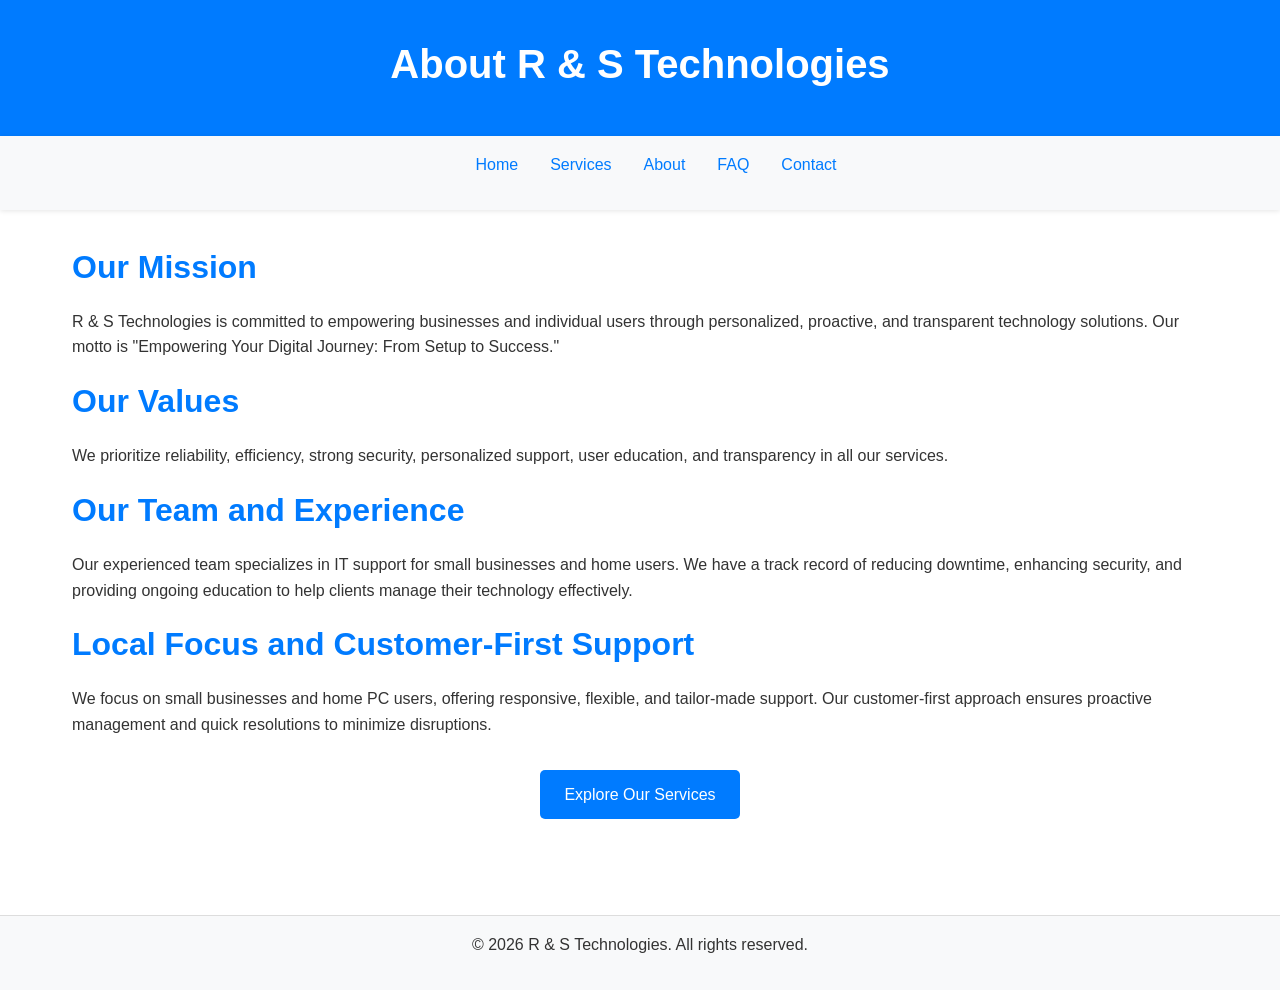
==== about.html @ 9396429b "Add files via upload" ====
<!DOCTYPE html>
<html lang="en">
<head>
    <meta charset="UTF-8">
    <meta name="viewport" content="width=device-width, initial-scale=1.0">
    <title>About Us - R & S Technologies</title>
    <link rel="stylesheet" href="styles.css">
</head>
<body>
    <header>
        <h1>About R & S Technologies</h1>
    </header>
    <nav>
        <ul>
            <li><a href="index.html">Home</a></li>
            <li><a href="services.html">Services</a></li>
            <li><a href="about.html">About</a></li>
            <li><a href="faq.html">FAQ</a></li>
            <li><a href="contact.html">Contact</a></li>
        </ul>
    </nav>
    <main>
        <section>
            <h2>Our Mission</h2>
            <p>R & S Technologies is committed to empowering businesses and individual users through personalized, proactive, and transparent technology solutions. Our motto is "Empowering Your Digital Journey: From Setup to Success."</p>
            <h2>Our Values</h2>
            <p>We prioritize reliability, efficiency, strong security, personalized support, user education, and transparency in all our services.</p>
            <h2>Our Team and Experience</h2>
            <p>Our experienced team specializes in IT support for small businesses and home users. We have a track record of reducing downtime, enhancing security, and providing ongoing education to help clients manage their technology effectively.</p>
            <h2>Local Focus and Customer-First Support</h2>
            <p>We focus on small businesses and home PC users, offering responsive, flexible, and tailor-made support. Our customer-first approach ensures proactive management and quick resolutions to minimize disruptions.</p>
        </section>
        <section class="cta">
            <a href="services.html">Explore Our Services</a>
        </section>
    </main>
    <footer>
        <p>&copy; 2026 R & S Technologies. All rights reserved.</p>
    </footer>
</body>
</html>
---- styles.css ----
/* Modern Responsive Styles for R & S Technologies Website */

:root {
  --primary-color: #007bff;
  --secondary-color: #f8f9fa;
  --text-color: #333;
  --light-text: #666;
  --white: #fff;
  --shadow: 0 2px 10px rgba(0,0,0,0.1);
}

* {
  margin: 0;
  padding: 0;
  box-sizing: border-box;
}

body {
  font-family: 'Segoe UI', Tahoma, Geneva, Verdana, sans-serif;
  line-height: 1.6;
  color: var(--text-color);
  background-color: var(--white);
}

header {
  background-color: var(--primary-color);
  color: var(--white);
  padding: 2rem 0;
  text-align: center;
  box-shadow: var(--shadow);
}

header h1 {
  font-size: 2.5rem;
  margin-bottom: 0.5rem;
}

nav {
  background-color: var(--secondary-color);
  padding: 1rem 0;
  box-shadow: 0 1px 5px rgba(0,0,0,0.1);
}

nav ul {
  list-style: none;
  display: flex;
  justify-content: center;
  flex-wrap: wrap;
}

nav li {
  margin: 0 1rem;
}

nav a {
  text-decoration: none;
  color: var(--primary-color);
  font-weight: 500;
  transition: color 0.3s ease;
}

nav a:hover {
  color: #0056b3;
}

main {
  max-width: 1200px;
  margin: 0 auto;
  padding: 2rem;
}

section {
  margin-bottom: 2rem;
}

h2 {
  color: var(--primary-color);
  margin-bottom: 1rem;
  font-size: 2rem;
}

h3 {
  margin-bottom: 0.5rem;
  font-size: 1.5rem;
}

p {
  margin-bottom: 1rem;
}

ul {
  margin-bottom: 1rem;
  padding-left: 2rem;
}

.service, .faq {
  background-color: var(--secondary-color);
  padding: 1.5rem;
  margin-bottom: 1rem;
  border-radius: 8px;
  box-shadow: var(--shadow);
}

.cta {
  text-align: center;
  margin: 2rem 0;
}

.cta a {
  display: inline-block;
  background-color: var(--primary-color);
  color: var(--white);
  padding: 0.75rem 1.5rem;
  text-decoration: none;
  border-radius: 5px;
  transition: background-color 0.3s ease;
}

.cta a:hover {
  background-color: #0056b3;
}

form {
  display: flex;
  flex-direction: column;
  max-width: 500px;
  margin: 0 auto;
}

input, textarea {
  margin-bottom: 1rem;
  padding: 0.75rem;
  border: 1px solid #ddd;
  border-radius: 4px;
  font-size: 1rem;
}

button {
  padding: 0.75rem;
  background-color: var(--primary-color);
  color: var(--white);
  border: none;
  border-radius: 4px;
  cursor: pointer;
  font-size: 1rem;
  transition: background-color 0.3s ease;
}

button:hover {
  background-color: #0056b3;
}

footer {
  background-color: var(--secondary-color);
  text-align: center;
  padding: 1rem 0;
  margin-top: 2rem;
  border-top: 1px solid #ddd;
}

/* Responsive Design */
@media (max-width: 768px) {
  header h1 {
    font-size: 2rem;
  }

  nav ul {
    flex-direction: column;
    align-items: center;
  }

  nav li {
    margin: 0.5rem 0;
  }

  main {
    padding: 1rem;
  }

  .service, .faq {
    padding: 1rem;
  }
}

@media (max-width: 480px) {
  header h1 {
    font-size: 1.8rem;
  }

  h2 {
    font-size: 1.8rem;
  }

  h3 {
    font-size: 1.4rem;
  }
}
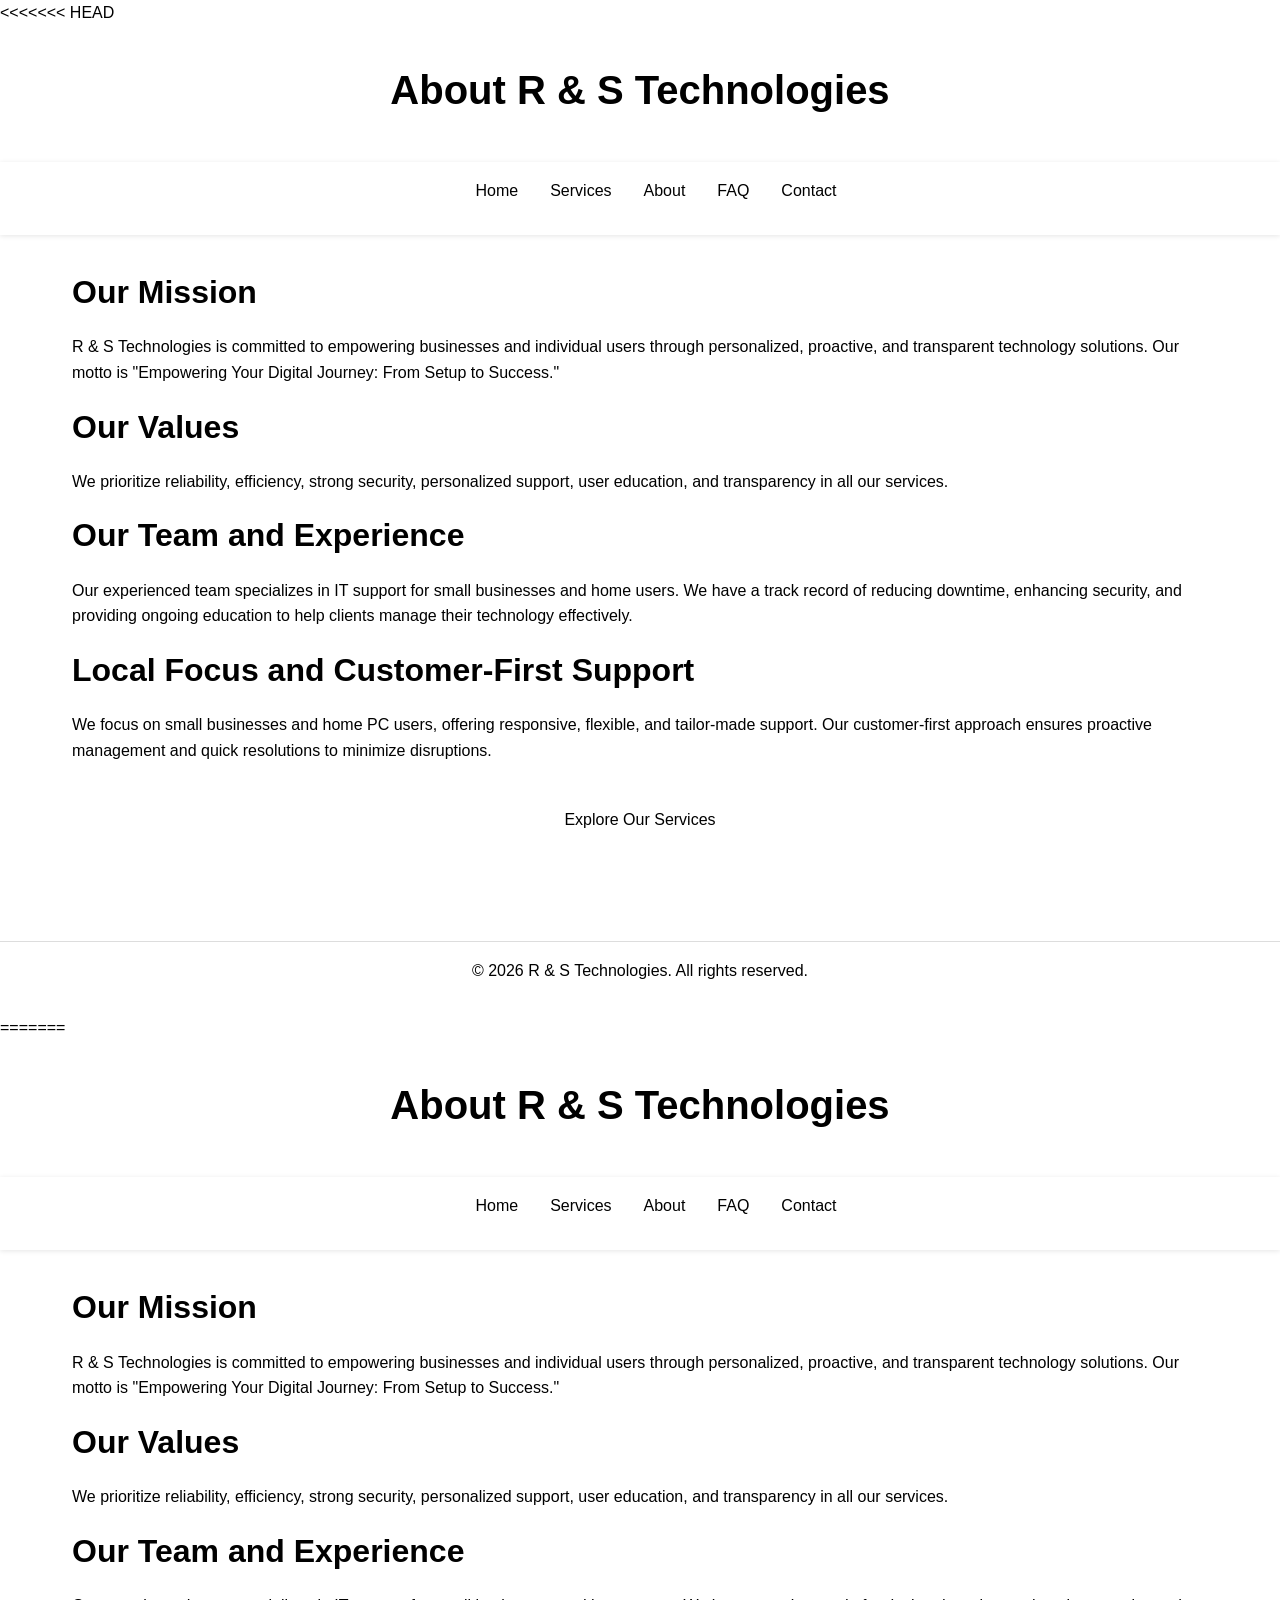
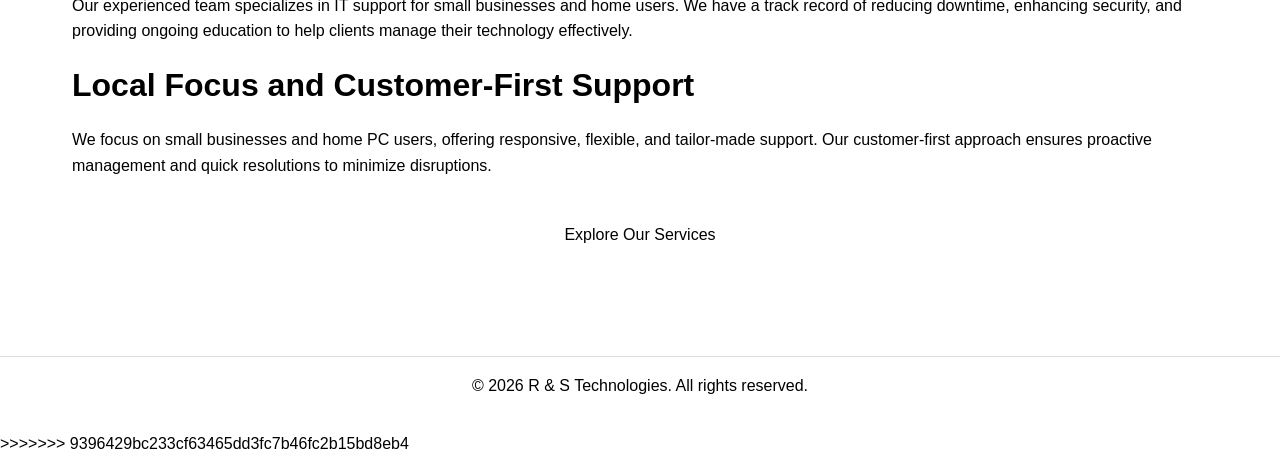
==== commit 9987a004: "resolve merge conflicts and keep local website files" ====
--- a/about.html
+++ b/about.html
@@ -1,41 +1,84 @@
-<!DOCTYPE html>
-<html lang="en">
-<head>
-    <meta charset="UTF-8">
-    <meta name="viewport" content="width=device-width, initial-scale=1.0">
-    <title>About Us - R & S Technologies</title>
-    <link rel="stylesheet" href="styles.css">
-</head>
-<body>
-    <header>
-        <h1>About R & S Technologies</h1>
-    </header>
-    <nav>
-        <ul>
-            <li><a href="index.html">Home</a></li>
-            <li><a href="services.html">Services</a></li>
-            <li><a href="about.html">About</a></li>
-            <li><a href="faq.html">FAQ</a></li>
-            <li><a href="contact.html">Contact</a></li>
-        </ul>
-    </nav>
-    <main>
-        <section>
-            <h2>Our Mission</h2>
-            <p>R & S Technologies is committed to empowering businesses and individual users through personalized, proactive, and transparent technology solutions. Our motto is "Empowering Your Digital Journey: From Setup to Success."</p>
-            <h2>Our Values</h2>
-            <p>We prioritize reliability, efficiency, strong security, personalized support, user education, and transparency in all our services.</p>
-            <h2>Our Team and Experience</h2>
-            <p>Our experienced team specializes in IT support for small businesses and home users. We have a track record of reducing downtime, enhancing security, and providing ongoing education to help clients manage their technology effectively.</p>
-            <h2>Local Focus and Customer-First Support</h2>
-            <p>We focus on small businesses and home PC users, offering responsive, flexible, and tailor-made support. Our customer-first approach ensures proactive management and quick resolutions to minimize disruptions.</p>
-        </section>
-        <section class="cta">
-            <a href="services.html">Explore Our Services</a>
-        </section>
-    </main>
-    <footer>
-        <p>&copy; 2026 R & S Technologies. All rights reserved.</p>
-    </footer>
-</body>
+<<<<<<< HEAD
+<!DOCTYPE html>
+<html lang="en">
+<head>
+    <meta charset="UTF-8">
+    <meta name="viewport" content="width=device-width, initial-scale=1.0">
+    <title>About Us - R & S Technologies</title>
+    <link rel="stylesheet" href="styles.css">
+</head>
+<body>
+    <header>
+        <h1>About R & S Technologies</h1>
+    </header>
+    <nav>
+        <ul>
+            <li><a href="index.html">Home</a></li>
+            <li><a href="services.html">Services</a></li>
+            <li><a href="about.html">About</a></li>
+            <li><a href="faq.html">FAQ</a></li>
+            <li><a href="contact.html">Contact</a></li>
+        </ul>
+    </nav>
+    <main>
+        <section>
+            <h2>Our Mission</h2>
+            <p>R & S Technologies is committed to empowering businesses and individual users through personalized, proactive, and transparent technology solutions. Our motto is "Empowering Your Digital Journey: From Setup to Success."</p>
+            <h2>Our Values</h2>
+            <p>We prioritize reliability, efficiency, strong security, personalized support, user education, and transparency in all our services.</p>
+            <h2>Our Team and Experience</h2>
+            <p>Our experienced team specializes in IT support for small businesses and home users. We have a track record of reducing downtime, enhancing security, and providing ongoing education to help clients manage their technology effectively.</p>
+            <h2>Local Focus and Customer-First Support</h2>
+            <p>We focus on small businesses and home PC users, offering responsive, flexible, and tailor-made support. Our customer-first approach ensures proactive management and quick resolutions to minimize disruptions.</p>
+        </section>
+        <section class="cta">
+            <a href="services.html">Explore Our Services</a>
+        </section>
+    </main>
+    <footer>
+        <p>&copy; 2026 R & S Technologies. All rights reserved.</p>
+    </footer>
+</body>
+=======
+<!DOCTYPE html>
+<html lang="en">
+<head>
+    <meta charset="UTF-8">
+    <meta name="viewport" content="width=device-width, initial-scale=1.0">
+    <title>About Us - R & S Technologies</title>
+    <link rel="stylesheet" href="styles.css">
+</head>
+<body>
+    <header>
+        <h1>About R & S Technologies</h1>
+    </header>
+    <nav>
+        <ul>
+            <li><a href="index.html">Home</a></li>
+            <li><a href="services.html">Services</a></li>
+            <li><a href="about.html">About</a></li>
+            <li><a href="faq.html">FAQ</a></li>
+            <li><a href="contact.html">Contact</a></li>
+        </ul>
+    </nav>
+    <main>
+        <section>
+            <h2>Our Mission</h2>
+            <p>R & S Technologies is committed to empowering businesses and individual users through personalized, proactive, and transparent technology solutions. Our motto is "Empowering Your Digital Journey: From Setup to Success."</p>
+            <h2>Our Values</h2>
+            <p>We prioritize reliability, efficiency, strong security, personalized support, user education, and transparency in all our services.</p>
+            <h2>Our Team and Experience</h2>
+            <p>Our experienced team specializes in IT support for small businesses and home users. We have a track record of reducing downtime, enhancing security, and providing ongoing education to help clients manage their technology effectively.</p>
+            <h2>Local Focus and Customer-First Support</h2>
+            <p>We focus on small businesses and home PC users, offering responsive, flexible, and tailor-made support. Our customer-first approach ensures proactive management and quick resolutions to minimize disruptions.</p>
+        </section>
+        <section class="cta">
+            <a href="services.html">Explore Our Services</a>
+        </section>
+    </main>
+    <footer>
+        <p>&copy; 2026 R & S Technologies. All rights reserved.</p>
+    </footer>
+</body>
+>>>>>>> 9396429bc233cf63465dd3fc7b46fc2b15bd8eb4
 </html>
--- a/styles.css
+++ b/styles.css
@@ -1,197 +1,396 @@
-/* Modern Responsive Styles for R & S Technologies Website */
-
-:root {
-  --primary-color: #007bff;
-  --secondary-color: #f8f9fa;
-  --text-color: #333;
-  --light-text: #666;
-  --white: #fff;
-  --shadow: 0 2px 10px rgba(0,0,0,0.1);
-}
-
-* {
-  margin: 0;
-  padding: 0;
-  box-sizing: border-box;
-}
-
-body {
-  font-family: 'Segoe UI', Tahoma, Geneva, Verdana, sans-serif;
-  line-height: 1.6;
-  color: var(--text-color);
-  background-color: var(--white);
-}
-
-header {
-  background-color: var(--primary-color);
-  color: var(--white);
-  padding: 2rem 0;
-  text-align: center;
-  box-shadow: var(--shadow);
-}
-
-header h1 {
-  font-size: 2.5rem;
-  margin-bottom: 0.5rem;
-}
-
-nav {
-  background-color: var(--secondary-color);
-  padding: 1rem 0;
-  box-shadow: 0 1px 5px rgba(0,0,0,0.1);
-}
-
-nav ul {
-  list-style: none;
-  display: flex;
-  justify-content: center;
-  flex-wrap: wrap;
-}
-
-nav li {
-  margin: 0 1rem;
-}
-
-nav a {
-  text-decoration: none;
-  color: var(--primary-color);
-  font-weight: 500;
-  transition: color 0.3s ease;
-}
-
-nav a:hover {
-  color: #0056b3;
-}
-
-main {
-  max-width: 1200px;
-  margin: 0 auto;
-  padding: 2rem;
-}
-
-section {
-  margin-bottom: 2rem;
-}
-
-h2 {
-  color: var(--primary-color);
-  margin-bottom: 1rem;
-  font-size: 2rem;
-}
-
-h3 {
-  margin-bottom: 0.5rem;
-  font-size: 1.5rem;
-}
-
-p {
-  margin-bottom: 1rem;
-}
-
-ul {
-  margin-bottom: 1rem;
-  padding-left: 2rem;
-}
-
-.service, .faq {
-  background-color: var(--secondary-color);
-  padding: 1.5rem;
-  margin-bottom: 1rem;
-  border-radius: 8px;
-  box-shadow: var(--shadow);
-}
-
-.cta {
-  text-align: center;
-  margin: 2rem 0;
-}
-
-.cta a {
-  display: inline-block;
-  background-color: var(--primary-color);
-  color: var(--white);
-  padding: 0.75rem 1.5rem;
-  text-decoration: none;
-  border-radius: 5px;
-  transition: background-color 0.3s ease;
-}
-
-.cta a:hover {
-  background-color: #0056b3;
-}
-
-form {
-  display: flex;
-  flex-direction: column;
-  max-width: 500px;
-  margin: 0 auto;
-}
-
-input, textarea {
-  margin-bottom: 1rem;
-  padding: 0.75rem;
-  border: 1px solid #ddd;
-  border-radius: 4px;
-  font-size: 1rem;
-}
-
-button {
-  padding: 0.75rem;
-  background-color: var(--primary-color);
-  color: var(--white);
-  border: none;
-  border-radius: 4px;
-  cursor: pointer;
-  font-size: 1rem;
-  transition: background-color 0.3s ease;
-}
-
-button:hover {
-  background-color: #0056b3;
-}
-
-footer {
-  background-color: var(--secondary-color);
-  text-align: center;
-  padding: 1rem 0;
-  margin-top: 2rem;
-  border-top: 1px solid #ddd;
-}
-
-/* Responsive Design */
-@media (max-width: 768px) {
-  header h1 {
-    font-size: 2rem;
-  }
-
-  nav ul {
-    flex-direction: column;
-    align-items: center;
-  }
-
-  nav li {
-    margin: 0.5rem 0;
-  }
-
-  main {
-    padding: 1rem;
-  }
-
-  .service, .faq {
-    padding: 1rem;
-  }
-}
-
-@media (max-width: 480px) {
-  header h1 {
-    font-size: 1.8rem;
-  }
-
-  h2 {
-    font-size: 1.8rem;
-  }
-
-  h3 {
-    font-size: 1.4rem;
-  }
+<<<<<<< HEAD
+/* Modern Responsive Styles for R & S Technologies Website */
+
+:root {
+  --primary-color: #007bff;
+  --secondary-color: #f8f9fa;
+  --text-color: #333;
+  --light-text: #666;
+  --white: #fff;
+  --shadow: 0 2px 10px rgba(0,0,0,0.1);
+}
+
+* {
+  margin: 0;
+  padding: 0;
+  box-sizing: border-box;
+}
+
+body {
+  font-family: 'Segoe UI', Tahoma, Geneva, Verdana, sans-serif;
+  line-height: 1.6;
+  color: var(--text-color);
+  background-color: var(--white);
+}
+
+header {
+  background-color: var(--primary-color);
+  color: var(--white);
+  padding: 2rem 0;
+  text-align: center;
+  box-shadow: var(--shadow);
+}
+
+header h1 {
+  font-size: 2.5rem;
+  margin-bottom: 0.5rem;
+}
+
+nav {
+  background-color: var(--secondary-color);
+  padding: 1rem 0;
+  box-shadow: 0 1px 5px rgba(0,0,0,0.1);
+}
+
+nav ul {
+  list-style: none;
+  display: flex;
+  justify-content: center;
+  flex-wrap: wrap;
+}
+
+nav li {
+  margin: 0 1rem;
+}
+
+nav a {
+  text-decoration: none;
+  color: var(--primary-color);
+  font-weight: 500;
+  transition: color 0.3s ease;
+}
+
+nav a:hover {
+  color: #0056b3;
+}
+
+main {
+  max-width: 1200px;
+  margin: 0 auto;
+  padding: 2rem;
+}
+
+section {
+  margin-bottom: 2rem;
+}
+
+h2 {
+  color: var(--primary-color);
+  margin-bottom: 1rem;
+  font-size: 2rem;
+}
+
+h3 {
+  margin-bottom: 0.5rem;
+  font-size: 1.5rem;
+}
+
+p {
+  margin-bottom: 1rem;
+}
+
+ul {
+  margin-bottom: 1rem;
+  padding-left: 2rem;
+}
+
+.service, .faq {
+  background-color: var(--secondary-color);
+  padding: 1.5rem;
+  margin-bottom: 1rem;
+  border-radius: 8px;
+  box-shadow: var(--shadow);
+}
+
+.cta {
+  text-align: center;
+  margin: 2rem 0;
+}
+
+.cta a {
+  display: inline-block;
+  background-color: var(--primary-color);
+  color: var(--white);
+  padding: 0.75rem 1.5rem;
+  text-decoration: none;
+  border-radius: 5px;
+  transition: background-color 0.3s ease;
+}
+
+.cta a:hover {
+  background-color: #0056b3;
+}
+
+form {
+  display: flex;
+  flex-direction: column;
+  max-width: 500px;
+  margin: 0 auto;
+}
+
+input, textarea {
+  margin-bottom: 1rem;
+  padding: 0.75rem;
+  border: 1px solid #ddd;
+  border-radius: 4px;
+  font-size: 1rem;
+}
+
+button {
+  padding: 0.75rem;
+  background-color: var(--primary-color);
+  color: var(--white);
+  border: none;
+  border-radius: 4px;
+  cursor: pointer;
+  font-size: 1rem;
+  transition: background-color 0.3s ease;
+}
+
+button:hover {
+  background-color: #0056b3;
+}
+
+footer {
+  background-color: var(--secondary-color);
+  text-align: center;
+  padding: 1rem 0;
+  margin-top: 2rem;
+  border-top: 1px solid #ddd;
+}
+
+/* Responsive Design */
+@media (max-width: 768px) {
+  header h1 {
+    font-size: 2rem;
+  }
+
+  nav ul {
+    flex-direction: column;
+    align-items: center;
+  }
+
+  nav li {
+    margin: 0.5rem 0;
+  }
+
+  main {
+    padding: 1rem;
+  }
+
+  .service, .faq {
+    padding: 1rem;
+  }
+}
+
+@media (max-width: 480px) {
+  header h1 {
+    font-size: 1.8rem;
+  }
+
+  h2 {
+    font-size: 1.8rem;
+  }
+
+  h3 {
+    font-size: 1.4rem;
+  }
+=======
+/* Modern Responsive Styles for R & S Technologies Website */
+
+:root {
+  --primary-color: #007bff;
+  --secondary-color: #f8f9fa;
+  --text-color: #333;
+  --light-text: #666;
+  --white: #fff;
+  --shadow: 0 2px 10px rgba(0,0,0,0.1);
+}
+
+* {
+  margin: 0;
+  padding: 0;
+  box-sizing: border-box;
+}
+
+body {
+  font-family: 'Segoe UI', Tahoma, Geneva, Verdana, sans-serif;
+  line-height: 1.6;
+  color: var(--text-color);
+  background-color: var(--white);
+}
+
+header {
+  background-color: var(--primary-color);
+  color: var(--white);
+  padding: 2rem 0;
+  text-align: center;
+  box-shadow: var(--shadow);
+}
+
+header h1 {
+  font-size: 2.5rem;
+  margin-bottom: 0.5rem;
+}
+
+nav {
+  background-color: var(--secondary-color);
+  padding: 1rem 0;
+  box-shadow: 0 1px 5px rgba(0,0,0,0.1);
+}
+
+nav ul {
+  list-style: none;
+  display: flex;
+  justify-content: center;
+  flex-wrap: wrap;
+}
+
+nav li {
+  margin: 0 1rem;
+}
+
+nav a {
+  text-decoration: none;
+  color: var(--primary-color);
+  font-weight: 500;
+  transition: color 0.3s ease;
+}
+
+nav a:hover {
+  color: #0056b3;
+}
+
+main {
+  max-width: 1200px;
+  margin: 0 auto;
+  padding: 2rem;
+}
+
+section {
+  margin-bottom: 2rem;
+}
+
+h2 {
+  color: var(--primary-color);
+  margin-bottom: 1rem;
+  font-size: 2rem;
+}
+
+h3 {
+  margin-bottom: 0.5rem;
+  font-size: 1.5rem;
+}
+
+p {
+  margin-bottom: 1rem;
+}
+
+ul {
+  margin-bottom: 1rem;
+  padding-left: 2rem;
+}
+
+.service, .faq {
+  background-color: var(--secondary-color);
+  padding: 1.5rem;
+  margin-bottom: 1rem;
+  border-radius: 8px;
+  box-shadow: var(--shadow);
+}
+
+.cta {
+  text-align: center;
+  margin: 2rem 0;
+}
+
+.cta a {
+  display: inline-block;
+  background-color: var(--primary-color);
+  color: var(--white);
+  padding: 0.75rem 1.5rem;
+  text-decoration: none;
+  border-radius: 5px;
+  transition: background-color 0.3s ease;
+}
+
+.cta a:hover {
+  background-color: #0056b3;
+}
+
+form {
+  display: flex;
+  flex-direction: column;
+  max-width: 500px;
+  margin: 0 auto;
+}
+
+input, textarea {
+  margin-bottom: 1rem;
+  padding: 0.75rem;
+  border: 1px solid #ddd;
+  border-radius: 4px;
+  font-size: 1rem;
+}
+
+button {
+  padding: 0.75rem;
+  background-color: var(--primary-color);
+  color: var(--white);
+  border: none;
+  border-radius: 4px;
+  cursor: pointer;
+  font-size: 1rem;
+  transition: background-color 0.3s ease;
+}
+
+button:hover {
+  background-color: #0056b3;
+}
+
+footer {
+  background-color: var(--secondary-color);
+  text-align: center;
+  padding: 1rem 0;
+  margin-top: 2rem;
+  border-top: 1px solid #ddd;
+}
+
+/* Responsive Design */
+@media (max-width: 768px) {
+  header h1 {
+    font-size: 2rem;
+  }
+
+  nav ul {
+    flex-direction: column;
+    align-items: center;
+  }
+
+  nav li {
+    margin: 0.5rem 0;
+  }
+
+  main {
+    padding: 1rem;
+  }
+
+  .service, .faq {
+    padding: 1rem;
+  }
+}
+
+@media (max-width: 480px) {
+  header h1 {
+    font-size: 1.8rem;
+  }
+
+  h2 {
+    font-size: 1.8rem;
+  }
+
+  h3 {
+    font-size: 1.4rem;
+  }
+>>>>>>> 9396429bc233cf63465dd3fc7b46fc2b15bd8eb4
 }
--- a/styles.css
+++ b/styles.css
@@ -1,197 +1,396 @@
-/* Modern Responsive Styles for R & S Technologies Website */
-
-:root {
-  --primary-color: #007bff;
-  --secondary-color: #f8f9fa;
-  --text-color: #333;
-  --light-text: #666;
-  --white: #fff;
-  --shadow: 0 2px 10px rgba(0,0,0,0.1);
-}
-
-* {
-  margin: 0;
-  padding: 0;
-  box-sizing: border-box;
-}
-
-body {
-  font-family: 'Segoe UI', Tahoma, Geneva, Verdana, sans-serif;
-  line-height: 1.6;
-  color: var(--text-color);
-  background-color: var(--white);
-}
-
-header {
-  background-color: var(--primary-color);
-  color: var(--white);
-  padding: 2rem 0;
-  text-align: center;
-  box-shadow: var(--shadow);
-}
-
-header h1 {
-  font-size: 2.5rem;
-  margin-bottom: 0.5rem;
-}
-
-nav {
-  background-color: var(--secondary-color);
-  padding: 1rem 0;
-  box-shadow: 0 1px 5px rgba(0,0,0,0.1);
-}
-
-nav ul {
-  list-style: none;
-  display: flex;
-  justify-content: center;
-  flex-wrap: wrap;
-}
-
-nav li {
-  margin: 0 1rem;
-}
-
-nav a {
-  text-decoration: none;
-  color: var(--primary-color);
-  font-weight: 500;
-  transition: color 0.3s ease;
-}
-
-nav a:hover {
-  color: #0056b3;
-}
-
-main {
-  max-width: 1200px;
-  margin: 0 auto;
-  padding: 2rem;
-}
-
-section {
-  margin-bottom: 2rem;
-}
-
-h2 {
-  color: var(--primary-color);
-  margin-bottom: 1rem;
-  font-size: 2rem;
-}
-
-h3 {
-  margin-bottom: 0.5rem;
-  font-size: 1.5rem;
-}
-
-p {
-  margin-bottom: 1rem;
-}
-
-ul {
-  margin-bottom: 1rem;
-  padding-left: 2rem;
-}
-
-.service, .faq {
-  background-color: var(--secondary-color);
-  padding: 1.5rem;
-  margin-bottom: 1rem;
-  border-radius: 8px;
-  box-shadow: var(--shadow);
-}
-
-.cta {
-  text-align: center;
-  margin: 2rem 0;
-}
-
-.cta a {
-  display: inline-block;
-  background-color: var(--primary-color);
-  color: var(--white);
-  padding: 0.75rem 1.5rem;
-  text-decoration: none;
-  border-radius: 5px;
-  transition: background-color 0.3s ease;
-}
-
-.cta a:hover {
-  background-color: #0056b3;
-}
-
-form {
-  display: flex;
-  flex-direction: column;
-  max-width: 500px;
-  margin: 0 auto;
-}
-
-input, textarea {
-  margin-bottom: 1rem;
-  padding: 0.75rem;
-  border: 1px solid #ddd;
-  border-radius: 4px;
-  font-size: 1rem;
-}
-
-button {
-  padding: 0.75rem;
-  background-color: var(--primary-color);
-  color: var(--white);
-  border: none;
-  border-radius: 4px;
-  cursor: pointer;
-  font-size: 1rem;
-  transition: background-color 0.3s ease;
-}
-
-button:hover {
-  background-color: #0056b3;
-}
-
-footer {
-  background-color: var(--secondary-color);
-  text-align: center;
-  padding: 1rem 0;
-  margin-top: 2rem;
-  border-top: 1px solid #ddd;
-}
-
-/* Responsive Design */
-@media (max-width: 768px) {
-  header h1 {
-    font-size: 2rem;
-  }
-
-  nav ul {
-    flex-direction: column;
-    align-items: center;
-  }
-
-  nav li {
-    margin: 0.5rem 0;
-  }
-
-  main {
-    padding: 1rem;
-  }
-
-  .service, .faq {
-    padding: 1rem;
-  }
-}
-
-@media (max-width: 480px) {
-  header h1 {
-    font-size: 1.8rem;
-  }
-
-  h2 {
-    font-size: 1.8rem;
-  }
-
-  h3 {
-    font-size: 1.4rem;
-  }
+<<<<<<< HEAD
+/* Modern Responsive Styles for R & S Technologies Website */
+
+:root {
+  --primary-color: #007bff;
+  --secondary-color: #f8f9fa;
+  --text-color: #333;
+  --light-text: #666;
+  --white: #fff;
+  --shadow: 0 2px 10px rgba(0,0,0,0.1);
+}
+
+* {
+  margin: 0;
+  padding: 0;
+  box-sizing: border-box;
+}
+
+body {
+  font-family: 'Segoe UI', Tahoma, Geneva, Verdana, sans-serif;
+  line-height: 1.6;
+  color: var(--text-color);
+  background-color: var(--white);
+}
+
+header {
+  background-color: var(--primary-color);
+  color: var(--white);
+  padding: 2rem 0;
+  text-align: center;
+  box-shadow: var(--shadow);
+}
+
+header h1 {
+  font-size: 2.5rem;
+  margin-bottom: 0.5rem;
+}
+
+nav {
+  background-color: var(--secondary-color);
+  padding: 1rem 0;
+  box-shadow: 0 1px 5px rgba(0,0,0,0.1);
+}
+
+nav ul {
+  list-style: none;
+  display: flex;
+  justify-content: center;
+  flex-wrap: wrap;
+}
+
+nav li {
+  margin: 0 1rem;
+}
+
+nav a {
+  text-decoration: none;
+  color: var(--primary-color);
+  font-weight: 500;
+  transition: color 0.3s ease;
+}
+
+nav a:hover {
+  color: #0056b3;
+}
+
+main {
+  max-width: 1200px;
+  margin: 0 auto;
+  padding: 2rem;
+}
+
+section {
+  margin-bottom: 2rem;
+}
+
+h2 {
+  color: var(--primary-color);
+  margin-bottom: 1rem;
+  font-size: 2rem;
+}
+
+h3 {
+  margin-bottom: 0.5rem;
+  font-size: 1.5rem;
+}
+
+p {
+  margin-bottom: 1rem;
+}
+
+ul {
+  margin-bottom: 1rem;
+  padding-left: 2rem;
+}
+
+.service, .faq {
+  background-color: var(--secondary-color);
+  padding: 1.5rem;
+  margin-bottom: 1rem;
+  border-radius: 8px;
+  box-shadow: var(--shadow);
+}
+
+.cta {
+  text-align: center;
+  margin: 2rem 0;
+}
+
+.cta a {
+  display: inline-block;
+  background-color: var(--primary-color);
+  color: var(--white);
+  padding: 0.75rem 1.5rem;
+  text-decoration: none;
+  border-radius: 5px;
+  transition: background-color 0.3s ease;
+}
+
+.cta a:hover {
+  background-color: #0056b3;
+}
+
+form {
+  display: flex;
+  flex-direction: column;
+  max-width: 500px;
+  margin: 0 auto;
+}
+
+input, textarea {
+  margin-bottom: 1rem;
+  padding: 0.75rem;
+  border: 1px solid #ddd;
+  border-radius: 4px;
+  font-size: 1rem;
+}
+
+button {
+  padding: 0.75rem;
+  background-color: var(--primary-color);
+  color: var(--white);
+  border: none;
+  border-radius: 4px;
+  cursor: pointer;
+  font-size: 1rem;
+  transition: background-color 0.3s ease;
+}
+
+button:hover {
+  background-color: #0056b3;
+}
+
+footer {
+  background-color: var(--secondary-color);
+  text-align: center;
+  padding: 1rem 0;
+  margin-top: 2rem;
+  border-top: 1px solid #ddd;
+}
+
+/* Responsive Design */
+@media (max-width: 768px) {
+  header h1 {
+    font-size: 2rem;
+  }
+
+  nav ul {
+    flex-direction: column;
+    align-items: center;
+  }
+
+  nav li {
+    margin: 0.5rem 0;
+  }
+
+  main {
+    padding: 1rem;
+  }
+
+  .service, .faq {
+    padding: 1rem;
+  }
+}
+
+@media (max-width: 480px) {
+  header h1 {
+    font-size: 1.8rem;
+  }
+
+  h2 {
+    font-size: 1.8rem;
+  }
+
+  h3 {
+    font-size: 1.4rem;
+  }
+=======
+/* Modern Responsive Styles for R & S Technologies Website */
+
+:root {
+  --primary-color: #007bff;
+  --secondary-color: #f8f9fa;
+  --text-color: #333;
+  --light-text: #666;
+  --white: #fff;
+  --shadow: 0 2px 10px rgba(0,0,0,0.1);
+}
+
+* {
+  margin: 0;
+  padding: 0;
+  box-sizing: border-box;
+}
+
+body {
+  font-family: 'Segoe UI', Tahoma, Geneva, Verdana, sans-serif;
+  line-height: 1.6;
+  color: var(--text-color);
+  background-color: var(--white);
+}
+
+header {
+  background-color: var(--primary-color);
+  color: var(--white);
+  padding: 2rem 0;
+  text-align: center;
+  box-shadow: var(--shadow);
+}
+
+header h1 {
+  font-size: 2.5rem;
+  margin-bottom: 0.5rem;
+}
+
+nav {
+  background-color: var(--secondary-color);
+  padding: 1rem 0;
+  box-shadow: 0 1px 5px rgba(0,0,0,0.1);
+}
+
+nav ul {
+  list-style: none;
+  display: flex;
+  justify-content: center;
+  flex-wrap: wrap;
+}
+
+nav li {
+  margin: 0 1rem;
+}
+
+nav a {
+  text-decoration: none;
+  color: var(--primary-color);
+  font-weight: 500;
+  transition: color 0.3s ease;
+}
+
+nav a:hover {
+  color: #0056b3;
+}
+
+main {
+  max-width: 1200px;
+  margin: 0 auto;
+  padding: 2rem;
+}
+
+section {
+  margin-bottom: 2rem;
+}
+
+h2 {
+  color: var(--primary-color);
+  margin-bottom: 1rem;
+  font-size: 2rem;
+}
+
+h3 {
+  margin-bottom: 0.5rem;
+  font-size: 1.5rem;
+}
+
+p {
+  margin-bottom: 1rem;
+}
+
+ul {
+  margin-bottom: 1rem;
+  padding-left: 2rem;
+}
+
+.service, .faq {
+  background-color: var(--secondary-color);
+  padding: 1.5rem;
+  margin-bottom: 1rem;
+  border-radius: 8px;
+  box-shadow: var(--shadow);
+}
+
+.cta {
+  text-align: center;
+  margin: 2rem 0;
+}
+
+.cta a {
+  display: inline-block;
+  background-color: var(--primary-color);
+  color: var(--white);
+  padding: 0.75rem 1.5rem;
+  text-decoration: none;
+  border-radius: 5px;
+  transition: background-color 0.3s ease;
+}
+
+.cta a:hover {
+  background-color: #0056b3;
+}
+
+form {
+  display: flex;
+  flex-direction: column;
+  max-width: 500px;
+  margin: 0 auto;
+}
+
+input, textarea {
+  margin-bottom: 1rem;
+  padding: 0.75rem;
+  border: 1px solid #ddd;
+  border-radius: 4px;
+  font-size: 1rem;
+}
+
+button {
+  padding: 0.75rem;
+  background-color: var(--primary-color);
+  color: var(--white);
+  border: none;
+  border-radius: 4px;
+  cursor: pointer;
+  font-size: 1rem;
+  transition: background-color 0.3s ease;
+}
+
+button:hover {
+  background-color: #0056b3;
+}
+
+footer {
+  background-color: var(--secondary-color);
+  text-align: center;
+  padding: 1rem 0;
+  margin-top: 2rem;
+  border-top: 1px solid #ddd;
+}
+
+/* Responsive Design */
+@media (max-width: 768px) {
+  header h1 {
+    font-size: 2rem;
+  }
+
+  nav ul {
+    flex-direction: column;
+    align-items: center;
+  }
+
+  nav li {
+    margin: 0.5rem 0;
+  }
+
+  main {
+    padding: 1rem;
+  }
+
+  .service, .faq {
+    padding: 1rem;
+  }
+}
+
+@media (max-width: 480px) {
+  header h1 {
+    font-size: 1.8rem;
+  }
+
+  h2 {
+    font-size: 1.8rem;
+  }
+
+  h3 {
+    font-size: 1.4rem;
+  }
+>>>>>>> 9396429bc233cf63465dd3fc7b46fc2b15bd8eb4
 }
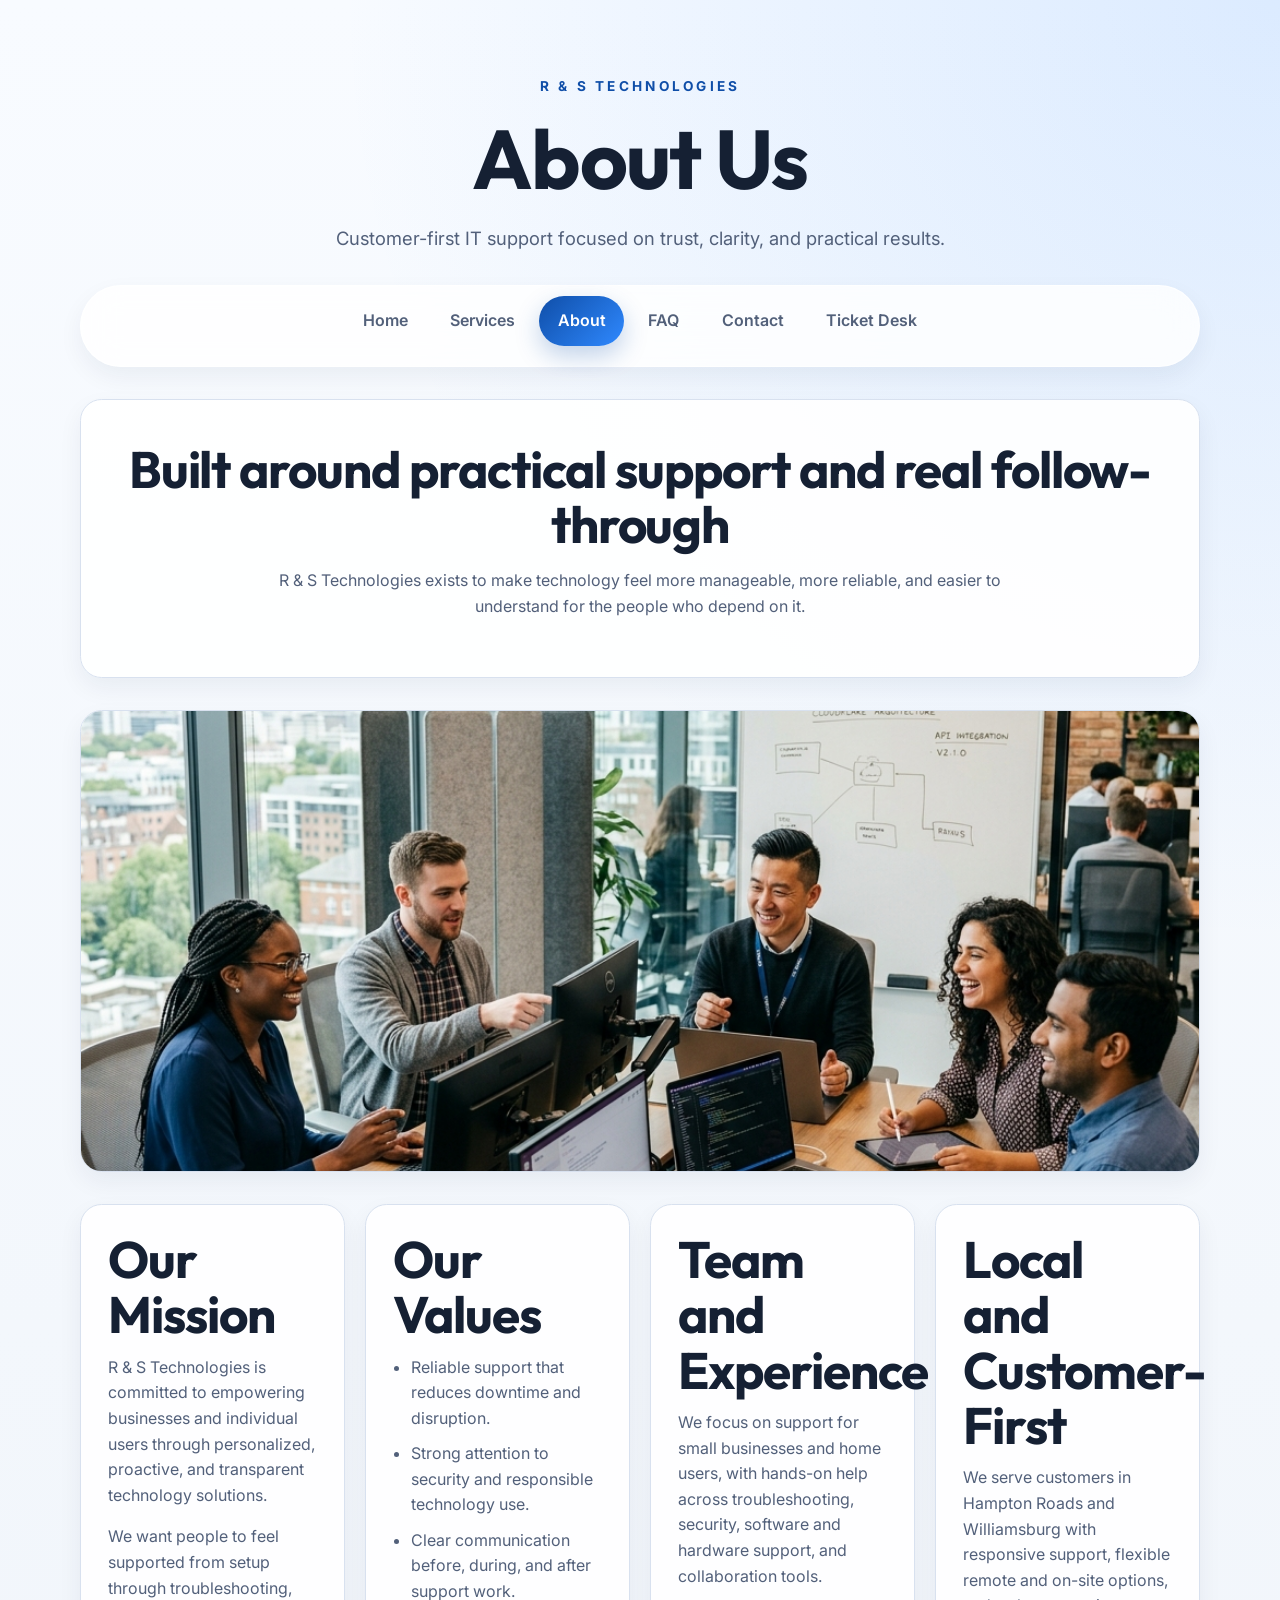
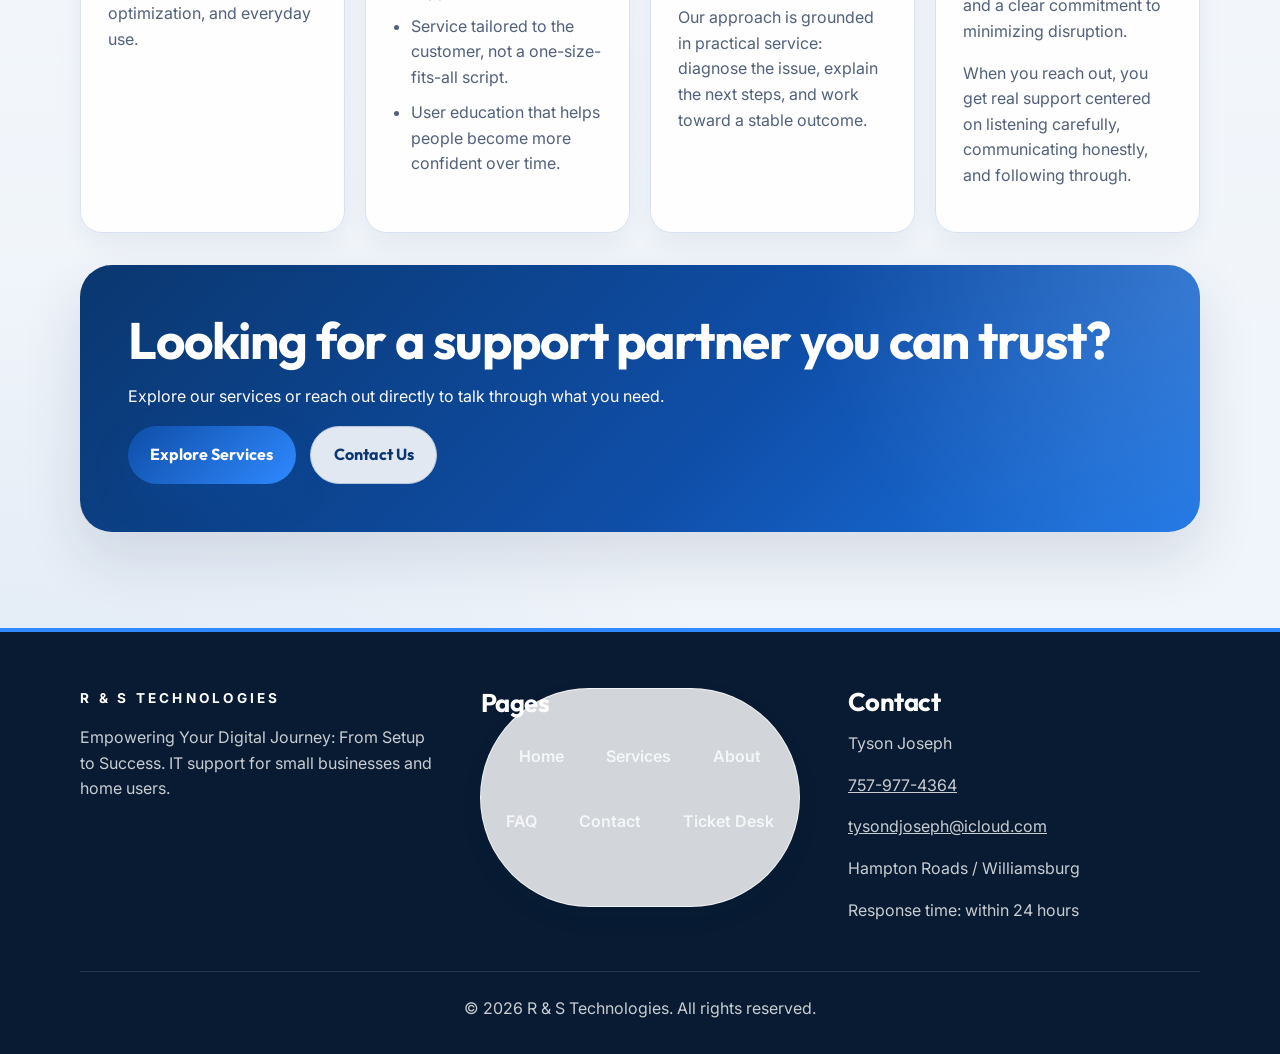
==== commit 966e75c8: "add helpdesk, nav, images, and full site redesign; add CNAME for custom domain Co-Authored-By: Claud" ====
--- a/about.html
+++ b/about.html
@@ -1,84 +1,120 @@
-<<<<<<< HEAD
-<!DOCTYPE html>
+﻿<!DOCTYPE html>
 <html lang="en">
+
 <head>
     <meta charset="UTF-8">
     <meta name="viewport" content="width=device-width, initial-scale=1.0">
-    <title>About Us - R & S Technologies</title>
+    <meta name="description"
+        content="Learn about R &amp; S Technologies, our mission, values, and customer-first approach to IT support for small businesses and home users.">
+    <title>About - R &amp; S Technologies</title>
     <link rel="stylesheet" href="styles.css">
 </head>
+
 <body>
+    <a class="skip-link" href="#main-content">Skip to main content</a>
+
     <header>
-        <h1>About R & S Technologies</h1>
+        <p class="brand-mark">R &amp; S Technologies</p>
+        <h1>About Us</h1>
+        <p class="header-note">Customer-first IT support focused on trust, clarity, and practical results.</p>
     </header>
-    <nav>
-        <ul>
-            <li><a href="index.html">Home</a></li>
-            <li><a href="services.html">Services</a></li>
-            <li><a href="about.html">About</a></li>
-            <li><a href="faq.html">FAQ</a></li>
-            <li><a href="contact.html">Contact</a></li>
-        </ul>
+
+    <nav aria-label="Primary">
+        <div class="nav-inner">
+            <ul id="navMenu">
+                <li><a href="index.html">Home</a></li>
+                <li><a href="services.html">Services</a></li>
+                <li><a href="about.html" class="active">About</a></li>
+                <li><a href="faq.html">FAQ</a></li>
+                <li><a href="contact.html">Contact</a></li>
+                <li><a href="helpdesk.html">Ticket Desk</a></li>
+            </ul>
+            <button class="nav-toggle" id="navToggle" aria-expanded="false" aria-controls="navMenu"
+                aria-label="Toggle navigation">&#9776;</button>
+        </div>
     </nav>
-    <main>
-        <section>
-            <h2>Our Mission</h2>
-            <p>R & S Technologies is committed to empowering businesses and individual users through personalized, proactive, and transparent technology solutions. Our motto is "Empowering Your Digital Journey: From Setup to Success."</p>
-            <h2>Our Values</h2>
-            <p>We prioritize reliability, efficiency, strong security, personalized support, user education, and transparency in all our services.</p>
-            <h2>Our Team and Experience</h2>
-            <p>Our experienced team specializes in IT support for small businesses and home users. We have a track record of reducing downtime, enhancing security, and providing ongoing education to help clients manage their technology effectively.</p>
-            <h2>Local Focus and Customer-First Support</h2>
-            <p>We focus on small businesses and home PC users, offering responsive, flexible, and tailor-made support. Our customer-first approach ensures proactive management and quick resolutions to minimize disruptions.</p>
+
+    <main id="main-content">
+        <section class="page-header animation-fade-up">
+            <h2>Built around practical support and real follow-through</h2>
+            <p>R &amp; S Technologies exists to make technology feel more manageable, more reliable, and easier to understand for the people who depend on it.</p>
         </section>
+
+        <section class="about-hero animation-fade-up">
+            <img src="images/about.png" alt="R &amp; S Technologies team support environment">
+        </section>
+
+        <section class="about-content" aria-label="About the company">
+            <article class="about-card">
+                <h2>Our Mission</h2>
+                <p>R &amp; S Technologies is committed to empowering businesses and individual users through personalized, proactive, and transparent technology solutions.</p>
+                <p>We want people to feel supported from setup through troubleshooting, optimization, and everyday use.</p>
+            </article>
+
+            <article class="about-card">
+                <h2>Our Values</h2>
+                <ul class="values-list">
+                    <li>Reliable support that reduces downtime and disruption.</li>
+                    <li>Strong attention to security and responsible technology use.</li>
+                    <li>Clear communication before, during, and after support work.</li>
+                    <li>Service tailored to the customer, not a one-size-fits-all script.</li>
+                    <li>User education that helps people become more confident over time.</li>
+                </ul>
+            </article>
+
+            <article class="about-card">
+                <h2>Team and Experience</h2>
+                <p>We focus on support for small businesses and home users, with hands-on help across troubleshooting, security, software and hardware support, and collaboration tools.</p>
+                <p>Our approach is grounded in practical service: diagnose the issue, explain the next steps, and work toward a stable outcome.</p>
+            </article>
+
+            <article class="about-card">
+                <h2>Local and Customer-First</h2>
+                <p>We serve customers in Hampton Roads and Williamsburg with responsive support, flexible remote and on-site options, and a clear commitment to minimizing disruption.</p>
+                <p>When you reach out, you get real support centered on listening carefully, communicating honestly, and following through.</p>
+            </article>
+        </section>
+
         <section class="cta">
-            <a href="services.html">Explore Our Services</a>
+            <h2>Looking for a support partner you can trust?</h2>
+            <p>Explore our services or reach out directly to talk through what you need.</p>
+            <div class="cta-actions">
+                <a href="services.html" class="btn-primary">Explore Services</a>
+                <a href="contact.html" class="btn-secondary">Contact Us</a>
+            </div>
         </section>
     </main>
+
     <footer>
-        <p>&copy; 2026 R & S Technologies. All rights reserved.</p>
+        <div class="footer-inner">
+            <div class="footer-brand">
+                <p class="brand-mark">R &amp; S Technologies</p>
+                <p>Empowering Your Digital Journey: From Setup to Success. IT support for small businesses and home users.</p>
+            </div>
+            <nav class="footer-col" aria-label="Footer navigation">
+                <h3>Pages</h3>
+                <ul>
+                    <li><a href="index.html">Home</a></li>
+                    <li><a href="services.html">Services</a></li>
+                    <li><a href="about.html">About</a></li>
+                    <li><a href="faq.html">FAQ</a></li>
+                    <li><a href="contact.html">Contact</a></li>
+                    <li><a href="helpdesk.html">Ticket Desk</a></li>
+                </ul>
+            </nav>
+            <div class="footer-col">
+                <h3>Contact</h3>
+                <p>Tyson Joseph</p>
+                <p><a href="tel:7579774364">757-977-4364</a></p>
+                <p><a href="mailto:tysondjoseph@icloud.com">tysondjoseph@icloud.com</a></p>
+                <p>Hampton Roads / Williamsburg</p>
+                <p>Response time: within 24 hours</p>
+            </div>
+        </div>
+        <p class="footer-copy">&copy; 2026 R &amp; S Technologies. All rights reserved.</p>
     </footer>
+
+    <script src="nav.js"></script>
 </body>
-=======
-<!DOCTYPE html>
-<html lang="en">
-<head>
-    <meta charset="UTF-8">
-    <meta name="viewport" content="width=device-width, initial-scale=1.0">
-    <title>About Us - R & S Technologies</title>
-    <link rel="stylesheet" href="styles.css">
-</head>
-<body>
-    <header>
-        <h1>About R & S Technologies</h1>
-    </header>
-    <nav>
-        <ul>
-            <li><a href="index.html">Home</a></li>
-            <li><a href="services.html">Services</a></li>
-            <li><a href="about.html">About</a></li>
-            <li><a href="faq.html">FAQ</a></li>
-            <li><a href="contact.html">Contact</a></li>
-        </ul>
-    </nav>
-    <main>
-        <section>
-            <h2>Our Mission</h2>
-            <p>R & S Technologies is committed to empowering businesses and individual users through personalized, proactive, and transparent technology solutions. Our motto is "Empowering Your Digital Journey: From Setup to Success."</p>
-            <h2>Our Values</h2>
-            <p>We prioritize reliability, efficiency, strong security, personalized support, user education, and transparency in all our services.</p>
-            <h2>Our Team and Experience</h2>
-            <p>Our experienced team specializes in IT support for small businesses and home users. We have a track record of reducing downtime, enhancing security, and providing ongoing education to help clients manage their technology effectively.</p>
-            <h2>Local Focus and Customer-First Support</h2>
-            <p>We focus on small businesses and home PC users, offering responsive, flexible, and tailor-made support. Our customer-first approach ensures proactive management and quick resolutions to minimize disruptions.</p>
-        </section>
-        <section class="cta">
-            <a href="services.html">Explore Our Services</a>
-        </section>
-    </main>
-    <footer>
-        <p>&copy; 2026 R & S Technologies. All rights reserved.</p>
-    </footer>
-</body>
->>>>>>> 9396429bc233cf63465dd3fc7b46fc2b15bd8eb4
-</html>+
+</html>
--- a/styles.css
+++ b/styles.css
@@ -1,396 +1,911 @@
-<<<<<<< HEAD
-/* Modern Responsive Styles for R & S Technologies Website */
+﻿@import url('https://fonts.googleapis.com/css2?family=Inter:wght@400;500;600;700&family=Outfit:wght@500;600;700;800&display=swap');
 
 :root {
-  --primary-color: #007bff;
-  --secondary-color: #f8f9fa;
-  --text-color: #333;
-  --light-text: #666;
-  --white: #fff;
-  --shadow: 0 2px 10px rgba(0,0,0,0.1);
-}
-
-* {
+  --bg: #f4f7fb;
+  --bg-soft: #ffffff;
+  --surface: rgba(255, 255, 255, 0.9);
+  --brand: #0f4ea8;
+  --brand-strong: #0a376f;
+  --brand-soft: #e8f1ff;
+  --accent: #2f89ff;
+  --text: #152033;
+  --text-muted: #52607a;
+  --border: #d8e1ef;
+  --border-strong: #b7c6dd;
+  --success: #1d7f49;
+  --warning: #9f5a00;
+  --shadow-sm: 0 10px 25px rgba(15, 37, 74, 0.06);
+  --shadow: 0 24px 60px rgba(15, 37, 74, 0.12);
+  --radius-sm: 0.85rem;
+  --radius: 1.35rem;
+  --radius-lg: 2rem;
+  --transition: 180ms ease;
+}
+
+*,
+*::before,
+*::after {
+  box-sizing: border-box;
+}
+
+html {
+  scroll-behavior: smooth;
+}
+
+body {
+  margin: 0;
+  min-height: 100vh;
+  display: flex;
+  flex-direction: column;
+  font-family: 'Inter', sans-serif;
+  line-height: 1.6;
+  color: var(--text);
+  background:
+    radial-gradient(circle at top right, rgba(47, 137, 255, 0.14), transparent 32%),
+    radial-gradient(circle at bottom left, rgba(15, 78, 168, 0.1), transparent 28%),
+    linear-gradient(180deg, #f8fbff 0%, #eef3f9 100%);
+}
+
+img {
+  max-width: 100%;
+  display: block;
+}
+
+a {
+  color: var(--brand);
+}
+
+a:hover {
+  color: var(--brand-strong);
+}
+
+h1,
+h2,
+h3,
+h4 {
+  margin: 0 0 1rem;
+  font-family: 'Outfit', sans-serif;
+  line-height: 1.08;
+  letter-spacing: -0.02em;
+  color: var(--text);
+}
+
+h1 {
+  font-size: clamp(2.7rem, 7vw, 5.2rem);
+}
+
+h2 {
+  font-size: clamp(2rem, 4vw, 3.2rem);
+}
+
+h3 {
+  font-size: clamp(1.2rem, 2vw, 1.6rem);
+}
+
+p,
+li,
+label,
+input,
+select,
+textarea,
+button {
+  font-size: 1rem;
+}
+
+p {
+  margin: 0 0 1rem;
+  color: var(--text-muted);
+}
+
+ul,
+ol {
+  margin: 0;
+  padding-left: 1.25rem;
+}
+
+li {
+  margin-bottom: 0.6rem;
+  color: var(--text-muted);
+}
+
+.skip-link {
+  position: absolute;
+  left: -9999px;
+  top: auto;
+}
+
+.skip-link:focus {
+  left: 1rem;
+  top: 1rem;
+  z-index: 999;
+  padding: 0.75rem 1rem;
+  border-radius: 0.75rem;
+  background: var(--brand-strong);
+  color: #fff;
+  text-decoration: none;
+}
+
+header {
+  padding: 4.75rem 1.5rem 2rem;
+  text-align: center;
+}
+
+.brand-mark {
+  margin-bottom: 1rem;
+  font-size: 0.85rem;
+  font-weight: 700;
+  letter-spacing: 0.24em;
+  text-transform: uppercase;
+  color: var(--brand);
+}
+
+header h1 {
+  max-width: 12ch;
+  margin-inline: auto;
+}
+
+.header-note {
+  max-width: 42rem;
+  margin: 1.25rem auto 0;
+  font-size: 1.15rem;
+}
+
+nav {
+  position: sticky;
+  top: 1rem;
+  z-index: 30;
+  width: min(1120px, calc(100% - 2rem));
+  margin: 0 auto 2rem;
+  border: 1px solid rgba(255, 255, 255, 0.7);
+  border-radius: 999px;
+  background: rgba(255, 255, 255, 0.82);
+  backdrop-filter: blur(18px);
+  box-shadow: var(--shadow-sm);
+}
+
+.nav-inner {
+  display: flex;
+  align-items: center;
+  justify-content: center;
+  gap: 1rem;
+  padding: 0.65rem;
+}
+
+nav ul {
+  display: flex;
+  flex-wrap: wrap;
+  justify-content: center;
+  gap: 0.35rem;
+  list-style: none;
   margin: 0;
   padding: 0;
-  box-sizing: border-box;
-}
-
-body {
-  font-family: 'Segoe UI', Tahoma, Geneva, Verdana, sans-serif;
-  line-height: 1.6;
-  color: var(--text-color);
-  background-color: var(--white);
-}
-
-header {
-  background-color: var(--primary-color);
-  color: var(--white);
-  padding: 2rem 0;
+}
+
+nav a {
+  display: block;
+  padding: 0.75rem 1.15rem;
+  border-radius: 999px;
+  color: var(--text-muted);
+  text-decoration: none;
+  font-weight: 600;
+  transition: background-color var(--transition), color var(--transition), transform var(--transition);
+}
+
+nav a:hover,
+nav a:focus-visible {
+  color: var(--brand-strong);
+  background: var(--brand-soft);
+}
+
+nav a.active {
+  color: #fff;
+  background: linear-gradient(135deg, var(--brand), var(--accent));
+  box-shadow: 0 10px 24px rgba(15, 78, 168, 0.25);
+}
+
+.nav-toggle {
+  display: none;
+  border: 1px solid var(--border);
+  border-radius: 0.9rem;
+  background: #fff;
+  color: var(--brand-strong);
+  font-size: 1.3rem;
+  padding: 0.45rem 0.7rem;
+}
+
+main {
+  width: min(1120px, calc(100% - 2rem));
+  margin: 0 auto 4rem;
+}
+
+main > section,
+main > div {
+  margin-bottom: 2rem;
+}
+
+.animation-fade-up {
+  animation: fade-up 700ms ease both;
+}
+
+@keyframes fade-up {
+  from {
+    opacity: 0;
+    transform: translateY(18px);
+  }
+
+  to {
+    opacity: 1;
+    transform: translateY(0);
+  }
+}
+
+.btn-primary,
+.btn-secondary,
+button[type='submit'] {
+  display: inline-flex;
+  align-items: center;
+  justify-content: center;
+  min-height: 3.2rem;
+  border-radius: 999px;
+  padding: 0.95rem 1.4rem;
+  border: none;
+  text-decoration: none;
+  font-family: 'Outfit', sans-serif;
+  font-weight: 700;
+  transition: transform var(--transition), box-shadow var(--transition), background-color var(--transition), color var(--transition);
+  cursor: pointer;
+}
+
+.btn-primary,
+button[type='submit'] {
+  color: #fff;
+  background: linear-gradient(135deg, var(--brand), var(--accent));
+  box-shadow: 0 16px 36px rgba(15, 78, 168, 0.22);
+}
+
+.btn-secondary {
+  color: var(--brand-strong);
+  background: rgba(255, 255, 255, 0.88);
+  border: 1px solid var(--border-strong);
+}
+
+.btn-primary:hover,
+.btn-primary:focus-visible,
+.btn-secondary:hover,
+.btn-secondary:focus-visible,
+button[type='submit']:hover,
+button[type='submit']:focus-visible {
+  transform: translateY(-2px);
+}
+
+.hero,
+.page-intro,
+.page-header,
+.services-banner,
+.about-hero,
+.contact-card,
+.form-card,
+.service,
+.about-card,
+.faq-item,
+.ticket-board,
+.ticket-detail,
+.ticket-create,
+.desk-controls {
+  border: 1px solid var(--border);
+  border-radius: var(--radius);
+  background: var(--surface);
+  box-shadow: var(--shadow-sm);
+}
+
+.hero {
+  display: grid;
+  gap: 2rem;
+  align-items: center;
+  overflow: hidden;
+  padding: clamp(1.5rem, 4vw, 3rem);
+  background:
+    linear-gradient(135deg, rgba(8, 34, 70, 0.96), rgba(19, 86, 170, 0.9)),
+    #0e3b75;
+  color: #fff;
+}
+
+.hero-content {
+  max-width: 42rem;
+}
+
+.hero h2 {
+  margin-bottom: 1rem;
+  color: #fff;
+  font-size: clamp(2.1rem, 5vw, 4.2rem);
+}
+
+.hero p {
+  max-width: 38rem;
+  color: rgba(255, 255, 255, 0.86);
+  font-size: 1.08rem;
+}
+
+.hero-actions,
+.cta-actions {
+  display: flex;
+  flex-wrap: wrap;
+  gap: 0.9rem;
+}
+
+.hero-image-container {
+  overflow: hidden;
+  border-radius: calc(var(--radius) - 0.2rem);
+  border: 1px solid rgba(255, 255, 255, 0.16);
+  box-shadow: var(--shadow);
+}
+
+.hero-image-container img,
+.services-banner img,
+.about-hero img {
+  width: 100%;
+  height: 100%;
+  object-fit: cover;
+}
+
+.trust-band {
+  display: grid;
+  grid-template-columns: repeat(auto-fit, minmax(10rem, 1fr));
+  gap: 1rem;
+}
+
+.trust-item {
+  padding: 1.2rem;
+  border-radius: var(--radius-sm);
+  background: rgba(255, 255, 255, 0.92);
+  border: 1px solid var(--border);
   text-align: center;
+}
+
+.trust-item strong {
+  display: block;
+  margin-bottom: 0.35rem;
+  color: var(--brand-strong);
+  font-family: 'Outfit', sans-serif;
+  font-size: 1.1rem;
+}
+
+.trust-item span {
+  display: block;
+  color: var(--text-muted);
+  font-size: 0.92rem;
+}
+
+.page-intro,
+.page-header {
+  padding: clamp(1.5rem, 4vw, 2.6rem);
+  text-align: center;
+}
+
+.page-intro p,
+.page-header p {
+  max-width: 46rem;
+  margin-inline: auto;
+}
+
+.home-services-grid,
+.about-content {
+  display: grid;
+  gap: 1.25rem;
+  grid-template-columns: repeat(auto-fit, minmax(250px, 1fr));
+}
+
+.home-service-card,
+.about-card {
+  height: 100%;
+  padding: 1.7rem;
+  border-radius: var(--radius);
+  background: rgba(255, 255, 255, 0.92);
+  border: 1px solid var(--border);
+  box-shadow: var(--shadow-sm);
+}
+
+.home-service-card h3,
+.about-card h2 {
+  margin-bottom: 0.75rem;
+}
+
+.service-icon {
+  display: inline-flex;
+  align-items: center;
+  justify-content: center;
+  width: 3.3rem;
+  height: 3.3rem;
+  margin-bottom: 1rem;
+  border-radius: 1rem;
+  background: linear-gradient(135deg, var(--brand-soft), #f7fbff);
+}
+
+.service-icon svg {
+  width: 1.7rem;
+  height: 1.7rem;
+  stroke: var(--brand);
+  fill: none;
+  stroke-width: 1.8;
+  stroke-linecap: round;
+  stroke-linejoin: round;
+}
+
+.process-grid {
+  display: grid;
+  grid-template-columns: repeat(auto-fit, minmax(220px, 1fr));
+  gap: 1.2rem;
+  counter-reset: process;
+}
+
+.process-step {
+  position: relative;
+  padding: 2rem 1.5rem 1.5rem;
+  border-radius: var(--radius);
+  border: 1px solid var(--border);
+  background: rgba(255, 255, 255, 0.92);
+  box-shadow: var(--shadow-sm);
+}
+
+.process-step::before {
+  counter-increment: process;
+  content: '0' counter(process);
+  display: inline-flex;
+  align-items: center;
+  justify-content: center;
+  width: 3rem;
+  height: 3rem;
+  margin-bottom: 1rem;
+  border-radius: 999px;
+  background: var(--brand-soft);
+  color: var(--brand-strong);
+  font-family: 'Outfit', sans-serif;
+  font-size: 1.05rem;
+  font-weight: 800;
+}
+
+.cta {
+  overflow: hidden;
+  padding: clamp(2rem, 4vw, 3rem);
+  border-radius: var(--radius-lg);
+  background:
+    radial-gradient(circle at top right, rgba(255, 255, 255, 0.14), transparent 34%),
+    linear-gradient(135deg, #0a376f, #0f4ea8 58%, #1b74e4);
+  color: #fff;
   box-shadow: var(--shadow);
 }
 
-header h1 {
-  font-size: 2.5rem;
+.cta h2,
+.cta p {
+  color: #fff;
+}
+
+.cta p {
+  max-width: 42rem;
+}
+
+.services-banner,
+.about-hero {
+  overflow: hidden;
+}
+
+.services-banner img {
+  min-height: 260px;
+  max-height: 400px;
+}
+
+.about-hero img {
+  min-height: 260px;
+  max-height: 460px;
+}
+
+.service-list {
+  display: grid;
+  gap: 1.2rem;
+}
+
+.service {
+  padding: 1.6rem;
+}
+
+.service h2 {
+  font-size: clamp(1.4rem, 3vw, 2rem);
   margin-bottom: 0.5rem;
 }
 
-nav {
-  background-color: var(--secondary-color);
-  padding: 1rem 0;
-  box-shadow: 0 1px 5px rgba(0,0,0,0.1);
-}
-
-nav ul {
+.service ul {
+  margin-top: 1rem;
+}
+
+.values-list {
+  padding-left: 1.1rem;
+}
+
+.faq-list {
+  display: grid;
+  gap: 1rem;
+}
+
+.faq-item {
+  overflow: hidden;
+}
+
+.faq-item summary {
+  display: flex;
+  justify-content: space-between;
+  align-items: center;
+  gap: 1rem;
+  padding: 1.35rem 1.5rem;
   list-style: none;
+  cursor: pointer;
+  font-family: 'Outfit', sans-serif;
+  font-size: 1.1rem;
+  color: var(--text);
+}
+
+.faq-item summary::-webkit-details-marker {
+  display: none;
+}
+
+.faq-item summary::after {
+  content: '+';
+  flex: none;
+  color: var(--brand);
+  font-size: 1.4rem;
+  font-weight: 700;
+}
+
+.faq-item[open] summary::after {
+  content: '-';
+}
+
+.faq-item[open] summary {
+  border-bottom: 1px solid var(--border);
+}
+
+.faq-item p {
+  padding: 1.25rem 1.5rem 1.5rem;
+  margin: 0;
+}
+
+.contact-layout {
+  display: grid;
+  gap: 1.5rem;
+  grid-template-columns: repeat(auto-fit, minmax(280px, 1fr));
+}
+
+.contact-card,
+.form-card {
+  padding: clamp(1.5rem, 4vw, 2rem);
+}
+
+.contact-meta {
+  display: grid;
+  gap: 0.75rem;
+  margin: 1.5rem 0;
+}
+
+.contact-meta p {
+  margin: 0;
+  color: var(--text);
+}
+
+.contact-note {
+  padding: 1rem 1.1rem;
+  border-radius: 1rem;
+  background: var(--brand-soft);
+  border: 1px solid #cfe0ff;
+}
+
+form {
+  display: grid;
+  gap: 1rem;
+}
+
+label {
+  font-weight: 700;
+  color: var(--text);
+}
+
+input,
+select,
+textarea {
+  width: 100%;
+  padding: 0.95rem 1rem;
+  border: 1px solid var(--border-strong);
+  border-radius: 1rem;
+  background: #fff;
+  color: var(--text);
+  font: inherit;
+}
+
+textarea {
+  min-height: 8rem;
+  resize: vertical;
+}
+
+input:focus,
+select:focus,
+textarea:focus {
+  outline: 3px solid rgba(47, 137, 255, 0.16);
+  border-color: var(--accent);
+}
+
+.form-status,
+.form-message {
+  min-height: 1.5rem;
+  margin: 0;
+  font-weight: 600;
+}
+
+footer {
+  margin-top: auto;
+  padding: 3.5rem 1.5rem 2rem;
+  background: #081b33;
+  border-top: 4px solid var(--accent);
+}
+
+.footer-inner {
+  width: min(1120px, 100%);
+  margin: 0 auto 2rem;
+  display: grid;
+  gap: 2rem;
+  grid-template-columns: repeat(auto-fit, minmax(220px, 1fr));
+}
+
+.footer-brand p,
+.footer-col p,
+.footer-col a,
+.footer-copy,
+.footer-col li {
+  color: rgba(255, 255, 255, 0.78);
+}
+
+.footer-brand .brand-mark,
+.footer-col h3 {
+  color: #fff;
+}
+
+.footer-col ul {
+  list-style: none;
+  padding: 0;
+}
+
+.footer-copy {
+  width: min(1120px, 100%);
+  margin: 0 auto;
+  padding-top: 1.5rem;
+  border-top: 1px solid rgba(255, 255, 255, 0.12);
+  text-align: center;
+}
+
+.desk-hero {
+  padding: clamp(1.7rem, 4vw, 2.5rem);
+  border-radius: var(--radius-lg);
+  background:
+    radial-gradient(circle at top right, rgba(255, 255, 255, 0.16), transparent 36%),
+    linear-gradient(135deg, #0b325f, #0f4ea8);
+  color: #fff;
+  box-shadow: var(--shadow);
+}
+
+.desk-hero h2,
+.desk-hero p {
+  color: #fff;
+}
+
+.desk-jump {
+  display: inline-flex;
+  margin-top: 0.3rem;
+  font-weight: 700;
+  color: #fff;
+}
+
+.desk-stats {
+  display: grid;
+  grid-template-columns: repeat(auto-fit, minmax(130px, 1fr));
+  gap: 1rem;
+  margin-top: 1.5rem;
+}
+
+.stat-card {
+  padding: 1rem;
+  border-radius: 1rem;
+  background: rgba(255, 255, 255, 0.1);
+  border: 1px solid rgba(255, 255, 255, 0.14);
+}
+
+.stat-card h3,
+.stat-card p {
+  color: #fff;
+  margin: 0;
+}
+
+.stat-card p {
+  margin-top: 0.35rem;
+  font-size: 1.6rem;
+  font-weight: 700;
+}
+
+.desk-controls,
+.ticket-board,
+.ticket-detail,
+.ticket-create {
+  padding: 1.5rem;
+}
+
+.desk-controls {
+  display: grid;
+  grid-template-columns: repeat(auto-fit, minmax(180px, 1fr));
+  gap: 1rem;
+}
+
+.desk-layout {
+  display: grid;
+  gap: 1.5rem;
+  grid-template-columns: minmax(0, 1.25fr) minmax(0, 0.95fr);
+}
+
+.ticket-list {
+  display: grid;
+  gap: 1rem;
+}
+
+.ticket-item {
+  width: 100%;
+  padding: 1.15rem;
+  border: 1px solid var(--border);
+  border-left: 6px solid var(--border-strong);
+  border-radius: 1rem;
+  background: #fff;
+  text-align: left;
+  cursor: pointer;
+}
+
+.ticket-item.is-active,
+.ticket-item:hover,
+.ticket-item:focus-visible {
+  border-left-color: var(--accent);
+  box-shadow: var(--shadow-sm);
+  transform: translateY(-1px);
+  outline: none;
+}
+
+.ticket-item-top,
+.ticket-item-meta,
+.detail-status-row {
   display: flex;
+  align-items: center;
+  justify-content: space-between;
+  gap: 0.75rem;
+  flex-wrap: wrap;
+}
+
+.ticket-id {
+  font-family: 'Outfit', sans-serif;
+  font-weight: 700;
+  color: var(--brand-strong);
+}
+
+.badge {
+  display: inline-flex;
+  align-items: center;
   justify-content: center;
-  flex-wrap: wrap;
-}
-
-nav li {
-  margin: 0 1rem;
-}
-
-nav a {
-  text-decoration: none;
-  color: var(--primary-color);
-  font-weight: 500;
-  transition: color 0.3s ease;
-}
-
-nav a:hover {
-  color: #0056b3;
-}
-
-main {
-  max-width: 1200px;
-  margin: 0 auto;
-  padding: 2rem;
-}
-
-section {
-  margin-bottom: 2rem;
-}
-
-h2 {
-  color: var(--primary-color);
-  margin-bottom: 1rem;
-  font-size: 2rem;
-}
-
-h3 {
-  margin-bottom: 0.5rem;
-  font-size: 1.5rem;
-}
-
-p {
-  margin-bottom: 1rem;
-}
-
-ul {
-  margin-bottom: 1rem;
-  padding-left: 2rem;
-}
-
-.service, .faq {
-  background-color: var(--secondary-color);
-  padding: 1.5rem;
-  margin-bottom: 1rem;
-  border-radius: 8px;
-  box-shadow: var(--shadow);
-}
-
-.cta {
-  text-align: center;
-  margin: 2rem 0;
-}
-
-.cta a {
-  display: inline-block;
-  background-color: var(--primary-color);
-  color: var(--white);
-  padding: 0.75rem 1.5rem;
-  text-decoration: none;
-  border-radius: 5px;
-  transition: background-color 0.3s ease;
-}
-
-.cta a:hover {
-  background-color: #0056b3;
-}
-
-form {
-  display: flex;
-  flex-direction: column;
-  max-width: 500px;
-  margin: 0 auto;
-}
-
-input, textarea {
-  margin-bottom: 1rem;
-  padding: 0.75rem;
-  border: 1px solid #ddd;
-  border-radius: 4px;
-  font-size: 1rem;
-}
-
-button {
-  padding: 0.75rem;
-  background-color: var(--primary-color);
-  color: var(--white);
-  border: none;
-  border-radius: 4px;
-  cursor: pointer;
-  font-size: 1rem;
-  transition: background-color 0.3s ease;
-}
-
-button:hover {
-  background-color: #0056b3;
-}
-
-footer {
-  background-color: var(--secondary-color);
-  text-align: center;
-  padding: 1rem 0;
-  margin-top: 2rem;
-  border-top: 1px solid #ddd;
-}
-
-/* Responsive Design */
-@media (max-width: 768px) {
-  header h1 {
-    font-size: 2rem;
+  padding: 0.3rem 0.7rem;
+  border-radius: 999px;
+  font-size: 0.83rem;
+  font-weight: 700;
+}
+
+.status.open,
+.priority.medium {
+  background: #fff2d7;
+  color: var(--warning);
+}
+
+.status.in-progress,
+.priority.high {
+  background: #dcecff;
+  color: var(--brand-strong);
+}
+
+.status.awaiting-customer,
+.priority.low {
+  background: #edeef2;
+  color: #5e6678;
+}
+
+.status.resolved {
+  background: #dff4e6;
+  color: var(--success);
+}
+
+.detail-summary {
+  font-size: 1.05rem;
+}
+
+.detail-grid {
+  display: grid;
+  gap: 0.75rem;
+  grid-template-columns: repeat(auto-fit, minmax(180px, 1fr));
+  margin: 1.25rem 0;
+}
+
+.detail-grid p,
+.detail-status-row p {
+  margin: 0;
+}
+
+.detail-notes {
+  margin: 0 0 1rem;
+}
+
+.muted-note,
+.ticket-empty {
+  color: var(--text-muted);
+}
+
+.note-form {
+  margin-top: 1rem;
+}
+
+@media (max-width: 860px) {
+  nav {
+    top: 0.5rem;
+    border-radius: 1.4rem;
+  }
+
+  .nav-inner {
+    justify-content: space-between;
+    padding: 0.9rem;
+  }
+
+  .nav-toggle {
+    display: inline-flex;
   }
 
   nav ul {
+    display: none;
+    width: 100%;
     flex-direction: column;
-    align-items: center;
-  }
-
-  nav li {
-    margin: 0.5rem 0;
+    align-items: stretch;
+    padding-top: 0.75rem;
+  }
+
+  nav ul.is-open {
+    display: flex;
+  }
+
+  nav a {
+    text-align: center;
+  }
+
+  .desk-layout {
+    grid-template-columns: 1fr;
+  }
+}
+
+@media (max-width: 640px) {
+  header {
+    padding-top: 3.5rem;
   }
 
   main {
-    padding: 1rem;
-  }
-
-  .service, .faq {
-    padding: 1rem;
-  }
-}
-
-@media (max-width: 480px) {
-  header h1 {
-    font-size: 1.8rem;
-  }
-
-  h2 {
-    font-size: 1.8rem;
-  }
-
-  h3 {
-    font-size: 1.4rem;
-  }
-=======
-/* Modern Responsive Styles for R & S Technologies Website */
-
-:root {
-  --primary-color: #007bff;
-  --secondary-color: #f8f9fa;
-  --text-color: #333;
-  --light-text: #666;
-  --white: #fff;
-  --shadow: 0 2px 10px rgba(0,0,0,0.1);
-}
-
-* {
-  margin: 0;
-  padding: 0;
-  box-sizing: border-box;
-}
-
-body {
-  font-family: 'Segoe UI', Tahoma, Geneva, Verdana, sans-serif;
-  line-height: 1.6;
-  color: var(--text-color);
-  background-color: var(--white);
-}
-
-header {
-  background-color: var(--primary-color);
-  color: var(--white);
-  padding: 2rem 0;
-  text-align: center;
-  box-shadow: var(--shadow);
-}
-
-header h1 {
-  font-size: 2.5rem;
-  margin-bottom: 0.5rem;
-}
-
-nav {
-  background-color: var(--secondary-color);
-  padding: 1rem 0;
-  box-shadow: 0 1px 5px rgba(0,0,0,0.1);
-}
-
-nav ul {
-  list-style: none;
-  display: flex;
-  justify-content: center;
-  flex-wrap: wrap;
-}
-
-nav li {
-  margin: 0 1rem;
-}
-
-nav a {
-  text-decoration: none;
-  color: var(--primary-color);
-  font-weight: 500;
-  transition: color 0.3s ease;
-}
-
-nav a:hover {
-  color: #0056b3;
-}
-
-main {
-  max-width: 1200px;
-  margin: 0 auto;
-  padding: 2rem;
-}
-
-section {
-  margin-bottom: 2rem;
-}
-
-h2 {
-  color: var(--primary-color);
-  margin-bottom: 1rem;
-  font-size: 2rem;
-}
-
-h3 {
-  margin-bottom: 0.5rem;
-  font-size: 1.5rem;
-}
-
-p {
-  margin-bottom: 1rem;
-}
-
-ul {
-  margin-bottom: 1rem;
-  padding-left: 2rem;
-}
-
-.service, .faq {
-  background-color: var(--secondary-color);
-  padding: 1.5rem;
-  margin-bottom: 1rem;
-  border-radius: 8px;
-  box-shadow: var(--shadow);
-}
-
-.cta {
-  text-align: center;
-  margin: 2rem 0;
-}
-
-.cta a {
-  display: inline-block;
-  background-color: var(--primary-color);
-  color: var(--white);
-  padding: 0.75rem 1.5rem;
-  text-decoration: none;
-  border-radius: 5px;
-  transition: background-color 0.3s ease;
-}
-
-.cta a:hover {
-  background-color: #0056b3;
-}
-
-form {
-  display: flex;
-  flex-direction: column;
-  max-width: 500px;
-  margin: 0 auto;
-}
-
-input, textarea {
-  margin-bottom: 1rem;
-  padding: 0.75rem;
-  border: 1px solid #ddd;
-  border-radius: 4px;
-  font-size: 1rem;
-}
-
-button {
-  padding: 0.75rem;
-  background-color: var(--primary-color);
-  color: var(--white);
-  border: none;
-  border-radius: 4px;
-  cursor: pointer;
-  font-size: 1rem;
-  transition: background-color 0.3s ease;
-}
-
-button:hover {
-  background-color: #0056b3;
-}
-
-footer {
-  background-color: var(--secondary-color);
-  text-align: center;
-  padding: 1rem 0;
-  margin-top: 2rem;
-  border-top: 1px solid #ddd;
-}
-
-/* Responsive Design */
-@media (max-width: 768px) {
-  header h1 {
-    font-size: 2rem;
-  }
-
-  nav ul {
-    flex-direction: column;
-    align-items: center;
-  }
-
-  nav li {
-    margin: 0.5rem 0;
-  }
-
-  main {
-    padding: 1rem;
-  }
-
-  .service, .faq {
-    padding: 1rem;
-  }
-}
-
-@media (max-width: 480px) {
-  header h1 {
-    font-size: 1.8rem;
-  }
-
-  h2 {
-    font-size: 1.8rem;
-  }
-
-  h3 {
-    font-size: 1.4rem;
-  }
->>>>>>> 9396429bc233cf63465dd3fc7b46fc2b15bd8eb4
-}+    width: min(1120px, calc(100% - 1.25rem));
+  }
+
+  .hero,
+  .cta,
+  .page-intro,
+  .page-header,
+  .service,
+  .contact-card,
+  .form-card,
+  .ticket-board,
+  .ticket-detail,
+  .ticket-create,
+  .desk-controls {
+    padding: 1.25rem;
+  }
+}
+
